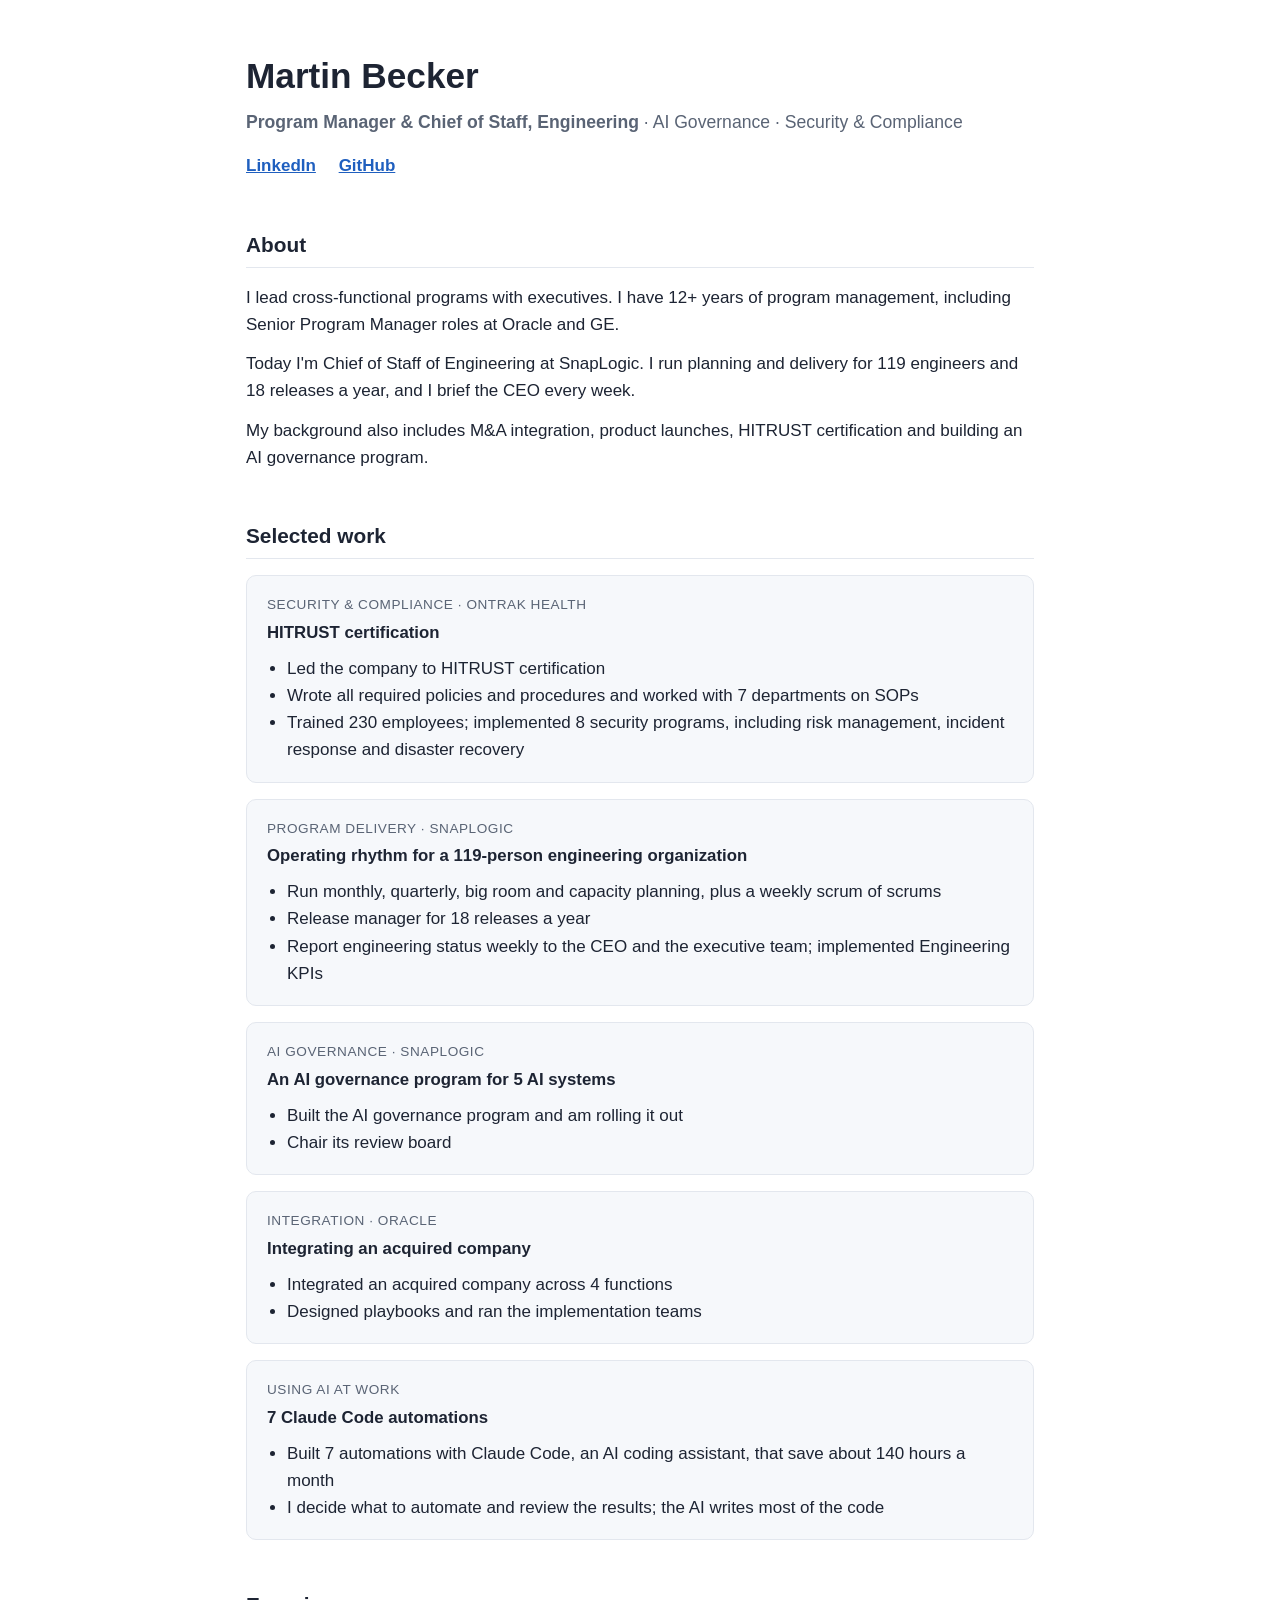
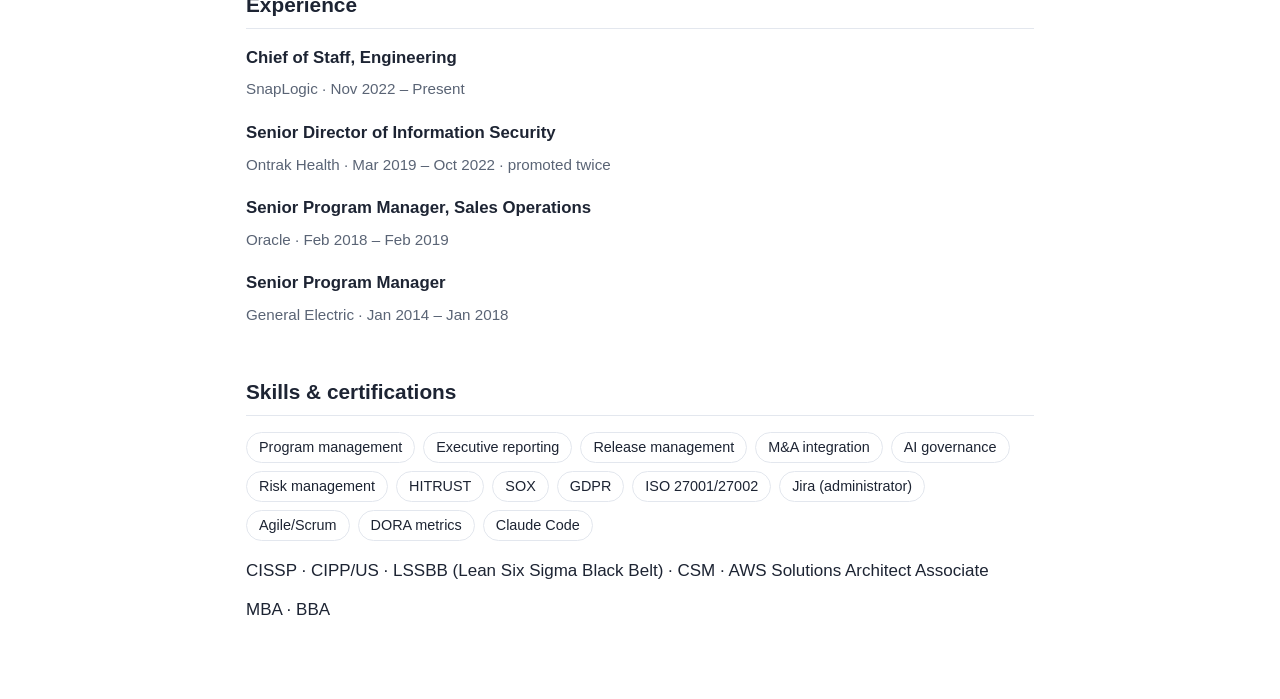
==== index.html @ 6112682b "Initial version Co-Authored-By: Claude Opus 5.5 <noreply@anthropic.com>" ====
<!doctype html>
<html lang="en">
<head>
<meta charset="utf-8">
<meta name="viewport" content="width=device-width, initial-scale=1">
<title>Martin Becker | Program Manager &amp; Chief of Staff</title>
<meta name="description" content="Martin Becker: Program Manager and Chief of Staff, Engineering. Program delivery, AI governance, security and compliance.">
<style>
  :root {
    --bg: #ffffff; --text: #1d2433; --muted: #5a6475; --line: #e3e7ee;
    --accent: #1f5fbf; --card: #f6f8fb;
  }
  @media (prefers-color-scheme: dark) {
    :root { --bg: #11151c; --text: #e6e9ef; --muted: #9aa4b5; --line: #262d39; --accent: #7fb0ff; --card: #171c25; }
  }
  * { box-sizing: border-box; }
  body { margin: 0; background: var(--bg); color: var(--text);
    font: 17px/1.6 -apple-system, BlinkMacSystemFont, "Segoe UI", Roboto, Helvetica, Arial, sans-serif; }
  main { max-width: 820px; margin: 0 auto; padding: 48px 16px 64px; }
  h1 { font-size: 2.2rem; margin: 0 0 4px; }
  h2 { font-size: 1.3rem; margin: 48px 0 16px; padding-bottom: 6px; border-bottom: 1px solid var(--line); }
  h3 { font-size: 1.05rem; margin: 0 0 6px; }
  p { margin: 0 0 12px; }
  a { color: var(--accent); }
  .tagline { color: var(--muted); font-size: 1.1rem; margin-bottom: 16px; }
  .links a { margin-right: 18px; font-weight: 600; }
  .cards { display: grid; gap: 16px; }
  .card { background: var(--card); border: 1px solid var(--line); border-radius: 10px; padding: 18px 20px; }
  .card .label { color: var(--muted); font-size: .85rem; text-transform: uppercase; letter-spacing: .04em; margin-bottom: 4px; }
  .card ul { margin: 8px 0 0; padding-left: 20px; }
  .role { margin-bottom: 18px; }
  .role .where { color: var(--muted); font-size: .95rem; }
  .tags { display: flex; flex-wrap: wrap; gap: 8px; padding: 0; list-style: none; margin: 0; }
  .tags li { border: 1px solid var(--line); border-radius: 999px; padding: 3px 12px; font-size: .9rem; }
  footer { color: var(--muted); font-size: .85rem; margin-top: 56px; }
</style>
</head>
<body>
<main>

  <header>
    <h1>Martin Becker</h1>
    <p class="tagline"><strong>Program Manager &amp; Chief of Staff, Engineering</strong> · AI Governance · Security &amp; Compliance</p>
    <p class="links">
      <a href="https://www.linkedin.com/in/martinbecker001">LinkedIn</a>
      <a href="https://github.com/martinbecker001">GitHub</a>
    </p>
  </header>

  <section>
    <h2>About</h2>
    <p>I lead cross-functional programs with executives. I have 12+ years of program management, including Senior Program Manager roles at Oracle and GE.</p>
    <p>Today I'm Chief of Staff of Engineering at SnapLogic. I run planning and delivery for 119 engineers and 18 releases a year, and I brief the CEO every week.</p>
    <p>My background also includes M&amp;A integration, product launches, HITRUST certification and building an AI governance program.</p>
  </section>

  <section>
    <h2>Selected work</h2>
    <div class="cards">

      <div class="card">
        <div class="label">Security &amp; compliance · Ontrak Health</div>
        <h3>HITRUST certification</h3>
        <ul>
          <li>Led the company to HITRUST certification</li>
          <li>Wrote all required policies and procedures and worked with 7 departments on SOPs</li>
          <li>Trained 230 employees; implemented 8 security programs, including risk management, incident response and disaster recovery</li>
        </ul>
      </div>

      <div class="card">
        <div class="label">Program delivery · SnapLogic</div>
        <h3>Operating rhythm for a 119-person engineering organization</h3>
        <ul>
          <li>Run monthly, quarterly, big room and capacity planning, plus a weekly scrum of scrums</li>
          <li>Release manager for 18 releases a year</li>
          <li>Report engineering status weekly to the CEO and the executive team; implemented Engineering KPIs</li>
        </ul>
      </div>

      <div class="card">
        <div class="label">AI governance · SnapLogic</div>
        <h3>An AI governance program for 5 AI systems</h3>
        <ul>
          <li>Built the AI governance program and am rolling it out</li>
          <li>Chair its review board</li>
        </ul>
      </div>

      <div class="card">
        <div class="label">Integration · Oracle</div>
        <h3>Integrating an acquired company</h3>
        <ul>
          <li>Integrated an acquired company across 4 functions</li>
          <li>Designed playbooks and ran the implementation teams</li>
        </ul>
      </div>

      <div class="card">
        <div class="label">Using AI at work</div>
        <h3>7 Claude Code automations</h3>
        <ul>
          <li>Built 7 automations with Claude Code, an AI coding assistant, that save about 140 hours a month</li>
          <li>I decide what to automate and review the results; the AI writes most of the code</li>
        </ul>
      </div>

    </div>
  </section>

  <section>
    <h2>Experience</h2>
    <div class="role">
      <h3>Chief of Staff, Engineering</h3>
      <div class="where">SnapLogic · Nov 2022 – Present</div>
    </div>
    <div class="role">
      <h3>Senior Director of Information Security</h3>
      <div class="where">Ontrak Health · Mar 2019 – Oct 2022 · promoted twice</div>
    </div>
    <div class="role">
      <h3>Senior Program Manager, Sales Operations</h3>
      <div class="where">Oracle · Feb 2018 – Feb 2019</div>
    </div>
    <div class="role">
      <h3>Senior Program Manager</h3>
      <div class="where">General Electric · Jan 2014 – Jan 2018</div>
    </div>
  </section>

  <section>
    <h2>Skills &amp; certifications</h2>
    <ul class="tags">
      <li>Program management</li><li>Executive reporting</li><li>Release management</li>
      <li>M&amp;A integration</li><li>AI governance</li><li>Risk management</li>
      <li>HITRUST</li><li>SOX</li><li>GDPR</li><li>ISO 27001/27002</li>
      <li>Jira (administrator)</li><li>Agile/Scrum</li><li>DORA metrics</li><li>Claude Code</li>
    </ul>
    <p style="margin-top:16px">CISSP · CIPP/US · LSSBB (Lean Six Sigma Black Belt) · CSM · AWS Solutions Architect Associate</p>
    <p>MBA · BBA</p>
  </section>

</main>
</body>
</html>
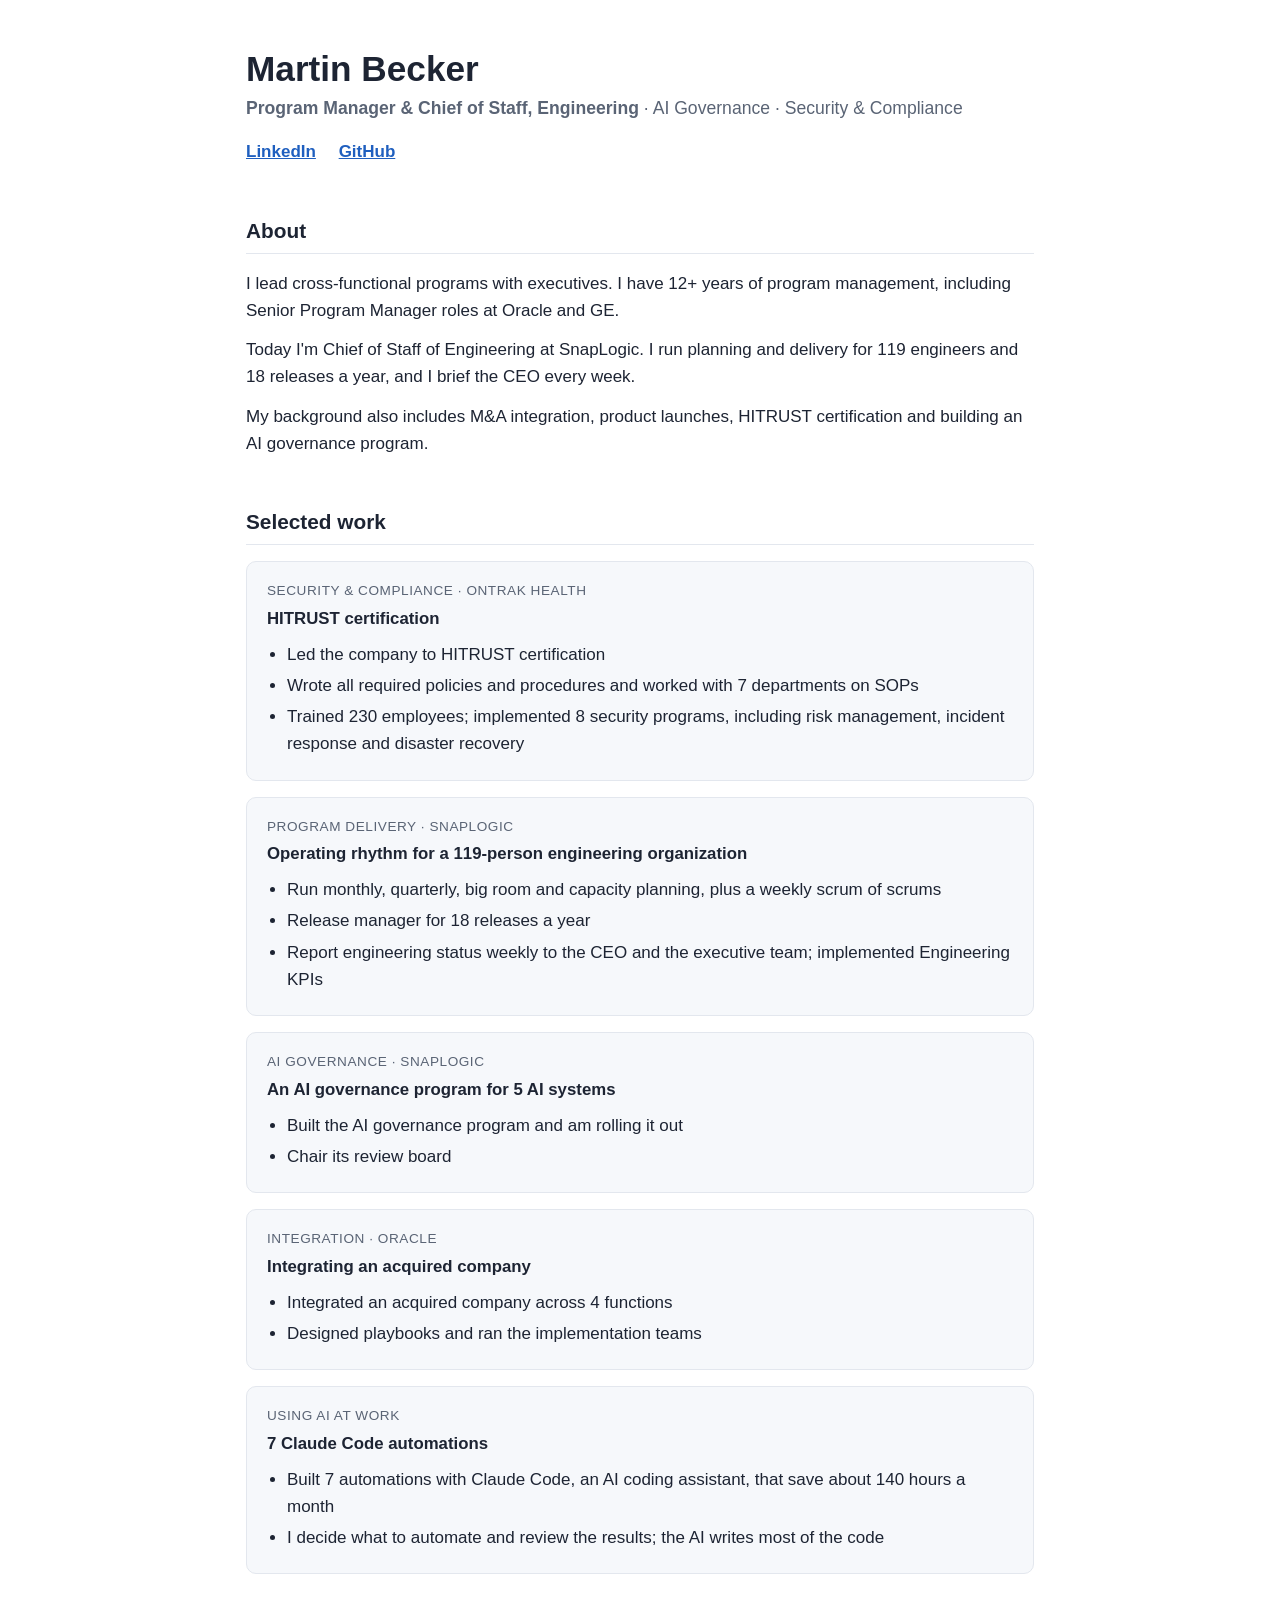
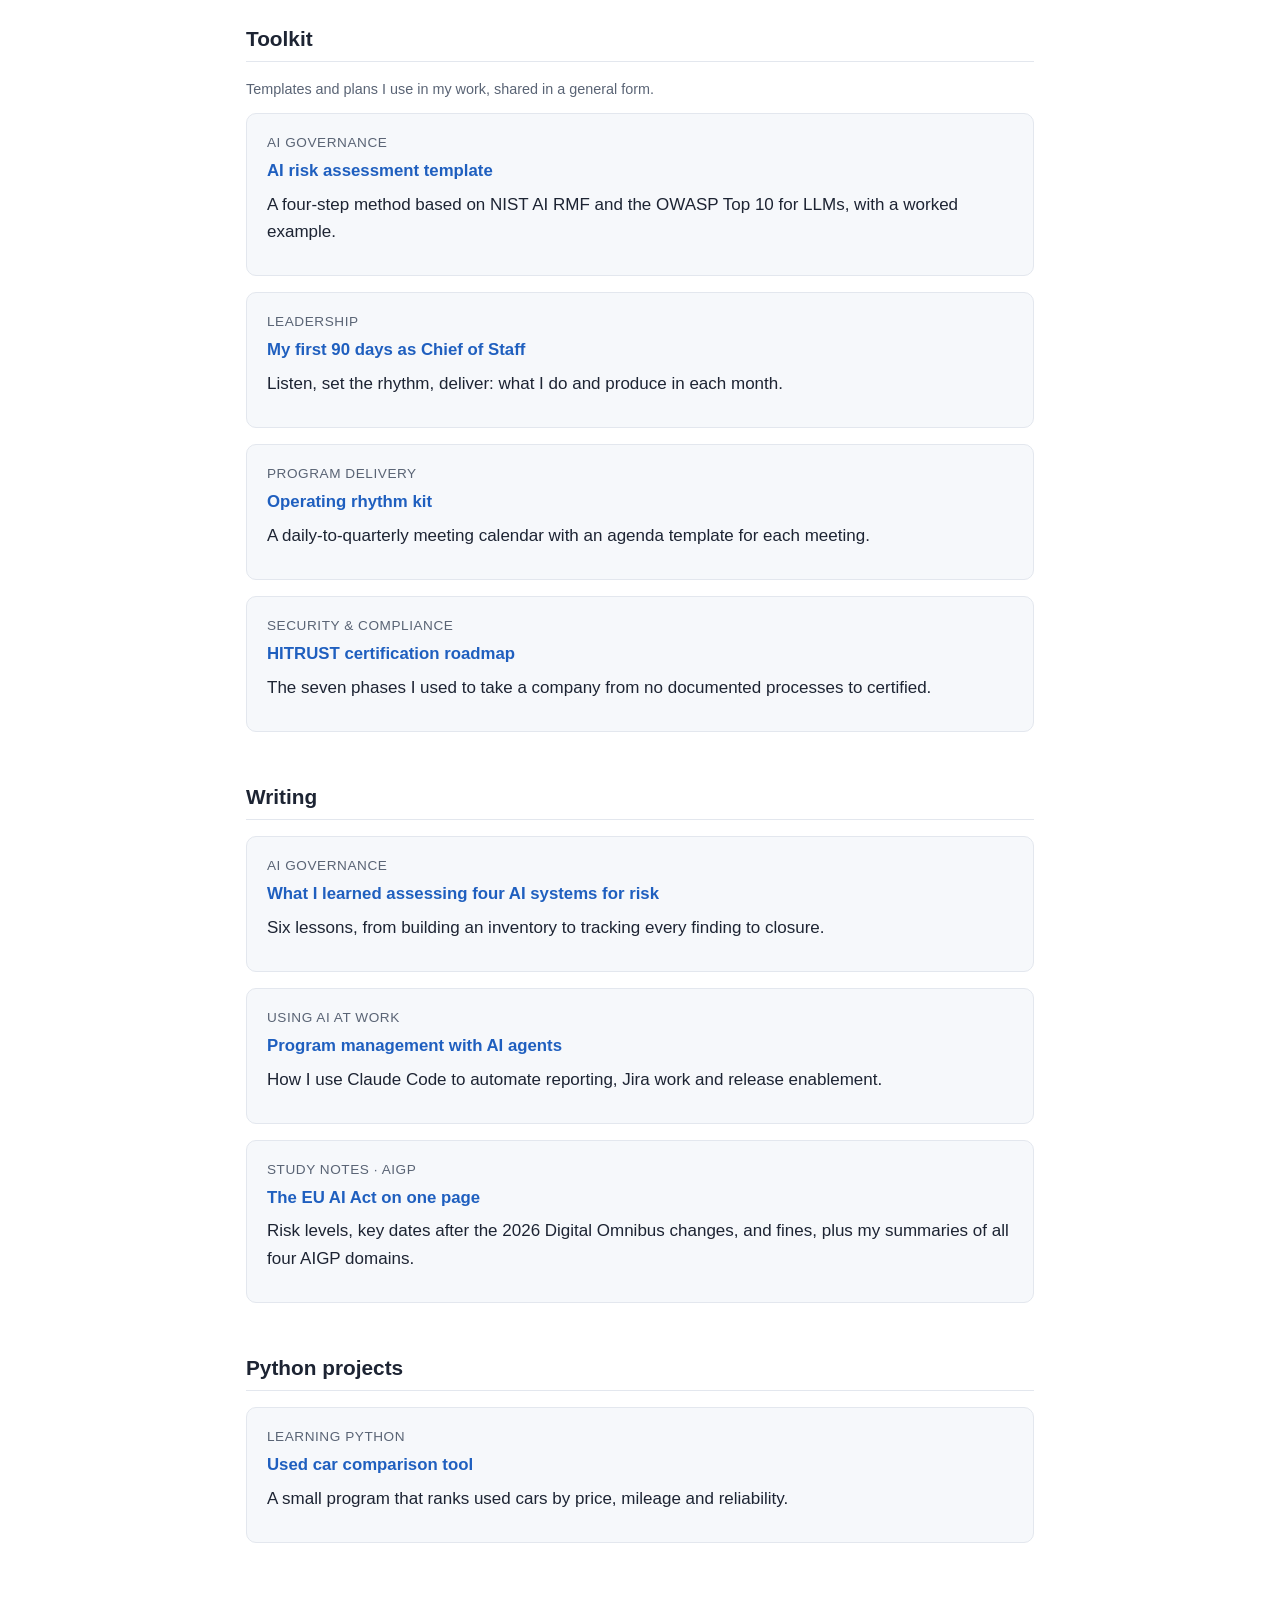
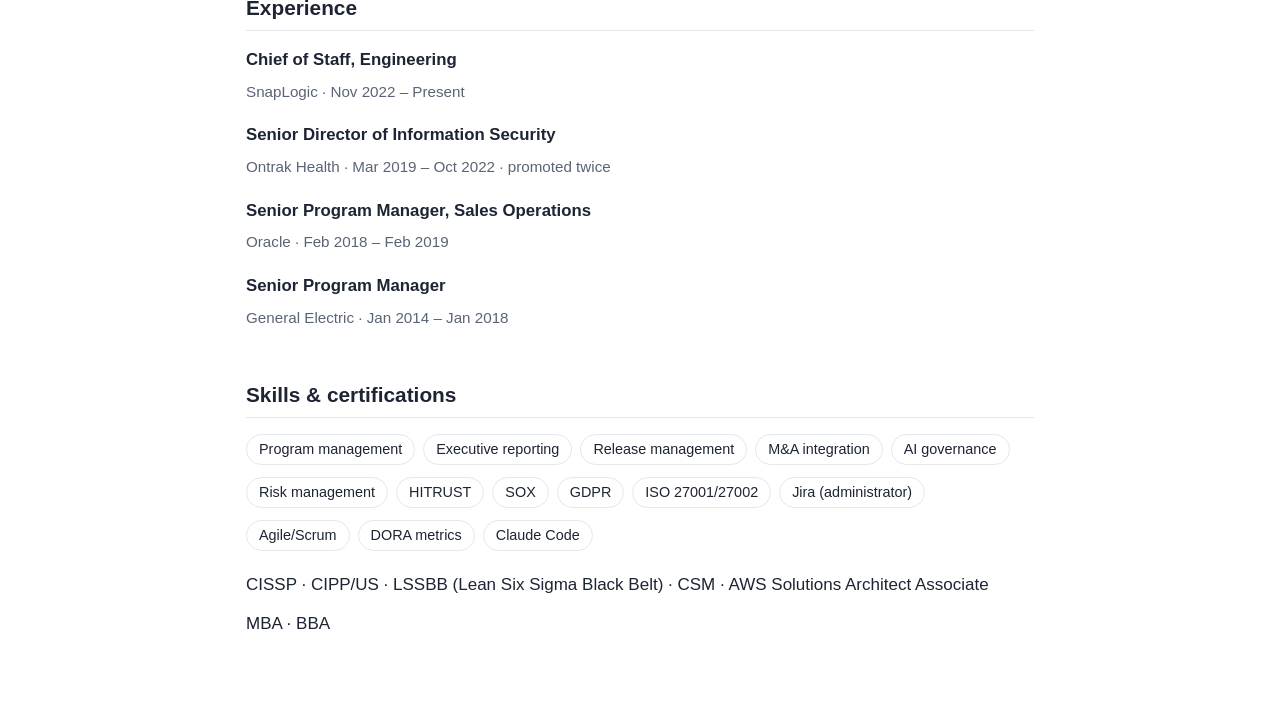
==== commit 62883b25: "Add toolkit, writing and Python project pages Co-Authored-By: Claude Opus 5.5 <noreply@anthropic.com" ====
--- a/index.html
+++ b/index.html
@@ -5,35 +5,7 @@
 <meta name="viewport" content="width=device-width, initial-scale=1">
 <title>Martin Becker | Program Manager &amp; Chief of Staff</title>
 <meta name="description" content="Martin Becker: Program Manager and Chief of Staff, Engineering. Program delivery, AI governance, security and compliance.">
-<style>
-  :root {
-    --bg: #ffffff; --text: #1d2433; --muted: #5a6475; --line: #e3e7ee;
-    --accent: #1f5fbf; --card: #f6f8fb;
-  }
-  @media (prefers-color-scheme: dark) {
-    :root { --bg: #11151c; --text: #e6e9ef; --muted: #9aa4b5; --line: #262d39; --accent: #7fb0ff; --card: #171c25; }
-  }
-  * { box-sizing: border-box; }
-  body { margin: 0; background: var(--bg); color: var(--text);
-    font: 17px/1.6 -apple-system, BlinkMacSystemFont, "Segoe UI", Roboto, Helvetica, Arial, sans-serif; }
-  main { max-width: 820px; margin: 0 auto; padding: 48px 16px 64px; }
-  h1 { font-size: 2.2rem; margin: 0 0 4px; }
-  h2 { font-size: 1.3rem; margin: 48px 0 16px; padding-bottom: 6px; border-bottom: 1px solid var(--line); }
-  h3 { font-size: 1.05rem; margin: 0 0 6px; }
-  p { margin: 0 0 12px; }
-  a { color: var(--accent); }
-  .tagline { color: var(--muted); font-size: 1.1rem; margin-bottom: 16px; }
-  .links a { margin-right: 18px; font-weight: 600; }
-  .cards { display: grid; gap: 16px; }
-  .card { background: var(--card); border: 1px solid var(--line); border-radius: 10px; padding: 18px 20px; }
-  .card .label { color: var(--muted); font-size: .85rem; text-transform: uppercase; letter-spacing: .04em; margin-bottom: 4px; }
-  .card ul { margin: 8px 0 0; padding-left: 20px; }
-  .role { margin-bottom: 18px; }
-  .role .where { color: var(--muted); font-size: .95rem; }
-  .tags { display: flex; flex-wrap: wrap; gap: 8px; padding: 0; list-style: none; margin: 0; }
-  .tags li { border: 1px solid var(--line); border-radius: 999px; padding: 3px 12px; font-size: .9rem; }
-  footer { color: var(--muted); font-size: .85rem; margin-top: 56px; }
-</style>
+<link rel="stylesheet" href="style.css">
 </head>
 <body>
 <main>
@@ -109,6 +81,49 @@
   </section>
 
   <section>
+    <h2>Toolkit</h2>
+    <p class="note">Templates and plans I use in my work, shared in a general form.</p>
+    <div class="cards">
+      <div class="card"><div class="label">AI governance</div>
+        <h3><a href="ai-risk-assessment.html">AI risk assessment template</a></h3>
+        <p>A four-step method based on NIST AI RMF and the OWASP Top 10 for LLMs, with a worked example.</p></div>
+      <div class="card"><div class="label">Leadership</div>
+        <h3><a href="first-90-days.html">My first 90 days as Chief of Staff</a></h3>
+        <p>Listen, set the rhythm, deliver: what I do and produce in each month.</p></div>
+      <div class="card"><div class="label">Program delivery</div>
+        <h3><a href="operating-rhythm.html">Operating rhythm kit</a></h3>
+        <p>A daily-to-quarterly meeting calendar with an agenda template for each meeting.</p></div>
+      <div class="card"><div class="label">Security &amp; compliance</div>
+        <h3><a href="hitrust-roadmap.html">HITRUST certification roadmap</a></h3>
+        <p>The seven phases I used to take a company from no documented processes to certified.</p></div>
+    </div>
+  </section>
+
+  <section>
+    <h2>Writing</h2>
+    <div class="cards">
+      <div class="card"><div class="label">AI governance</div>
+        <h3><a href="ai-risk-lessons.html">What I learned assessing four AI systems for risk</a></h3>
+        <p>Six lessons, from building an inventory to tracking every finding to closure.</p></div>
+      <div class="card"><div class="label">Using AI at work</div>
+        <h3><a href="pm-with-ai-agents.html">Program management with AI agents</a></h3>
+        <p>How I use Claude Code to automate reporting, Jira work and release enablement.</p></div>
+      <div class="card"><div class="label">Study notes · AIGP</div>
+        <h3><a href="eu-ai-act.html">The EU AI Act on one page</a></h3>
+        <p>Risk levels, key dates after the 2026 Digital Omnibus changes, and fines, plus my summaries of all four AIGP domains.</p></div>
+    </div>
+  </section>
+
+  <section>
+    <h2>Python projects</h2>
+    <div class="cards">
+      <div class="card"><div class="label">Learning Python</div>
+        <h3><a href="car-compare.html">Used car comparison tool</a></h3>
+        <p>A small program that ranks used cars by price, mileage and reliability.</p></div>
+    </div>
+  </section>
+
+  <section>
     <h2>Experience</h2>
     <div class="role">
       <h3>Chief of Staff, Engineering</h3>
--- a/style.css
+++ b/style.css
@@ -0,0 +1,44 @@
+:root {
+  --bg: #ffffff; --text: #1d2433; --muted: #5a6475; --line: #e3e7ee;
+  --accent: #1f5fbf; --card: #f6f8fb;
+  --low: #e3f4e8; --medium: #fff4d6; --high: #ffe2cc; --critical: #fbd5d5;
+}
+@media (prefers-color-scheme: dark) {
+  :root { --bg: #11151c; --text: #e6e9ef; --muted: #9aa4b5; --line: #262d39; --accent: #7fb0ff; --card: #171c25;
+    --low: #1d3a27; --medium: #3d3418; --high: #43291a; --critical: #4a1f22; }
+}
+* { box-sizing: border-box; }
+body { margin: 0; background: var(--bg); color: var(--text);
+  font: 17px/1.6 -apple-system, BlinkMacSystemFont, "Segoe UI", Roboto, Helvetica, Arial, sans-serif; }
+main { max-width: 820px; margin: 0 auto; padding: 48px 16px 64px; }
+h1 { font-size: 2.2rem; margin: 0 0 4px; line-height: 1.2; }
+h2 { font-size: 1.3rem; margin: 48px 0 16px; padding-bottom: 6px; border-bottom: 1px solid var(--line); }
+h3 { font-size: 1.05rem; margin: 0 0 6px; }
+p { margin: 0 0 12px; }
+a { color: var(--accent); }
+.tagline { color: var(--muted); font-size: 1.1rem; margin-bottom: 16px; }
+.links a { margin-right: 18px; font-weight: 600; }
+.back { display: inline-block; margin-bottom: 24px; font-weight: 600; }
+.cards { display: grid; gap: 16px; }
+.card { background: var(--card); border: 1px solid var(--line); border-radius: 10px; padding: 18px 20px; }
+.card .label { color: var(--muted); font-size: .85rem; text-transform: uppercase; letter-spacing: .04em; margin-bottom: 4px; }
+.card ul { margin: 8px 0 0; padding-left: 20px; }
+.card h3 a { text-decoration: none; }
+.card h3 a:hover { text-decoration: underline; }
+.role { margin-bottom: 18px; }
+.role .where { color: var(--muted); font-size: .95rem; }
+.tags { display: flex; flex-wrap: wrap; gap: 8px; padding: 0; list-style: none; margin: 0; }
+.tags li { border: 1px solid var(--line); border-radius: 999px; padding: 3px 12px; font-size: .9rem; }
+.note { color: var(--muted); font-size: .9rem; }
+.table-wrap { overflow-x: auto; margin: 0 0 16px; }
+table { border-collapse: collapse; width: 100%; font-size: .95rem; }
+th, td { border: 1px solid var(--line); padding: 8px 10px; text-align: left; vertical-align: top; }
+th { background: var(--card); }
+.low { background: var(--low); } .medium { background: var(--medium); }
+.high { background: var(--high); } .critical { background: var(--critical); }
+pre { background: var(--card); border: 1px solid var(--line); border-radius: 8px; padding: 14px 16px;
+  overflow-x: auto; font-size: .85rem; line-height: 1.5; }
+code { font-family: ui-monospace, SFMono-Regular, Menlo, monospace; }
+ol, ul { padding-left: 22px; }
+li { margin-bottom: 4px; }
+footer { color: var(--muted); font-size: .85rem; margin-top: 56px; }
